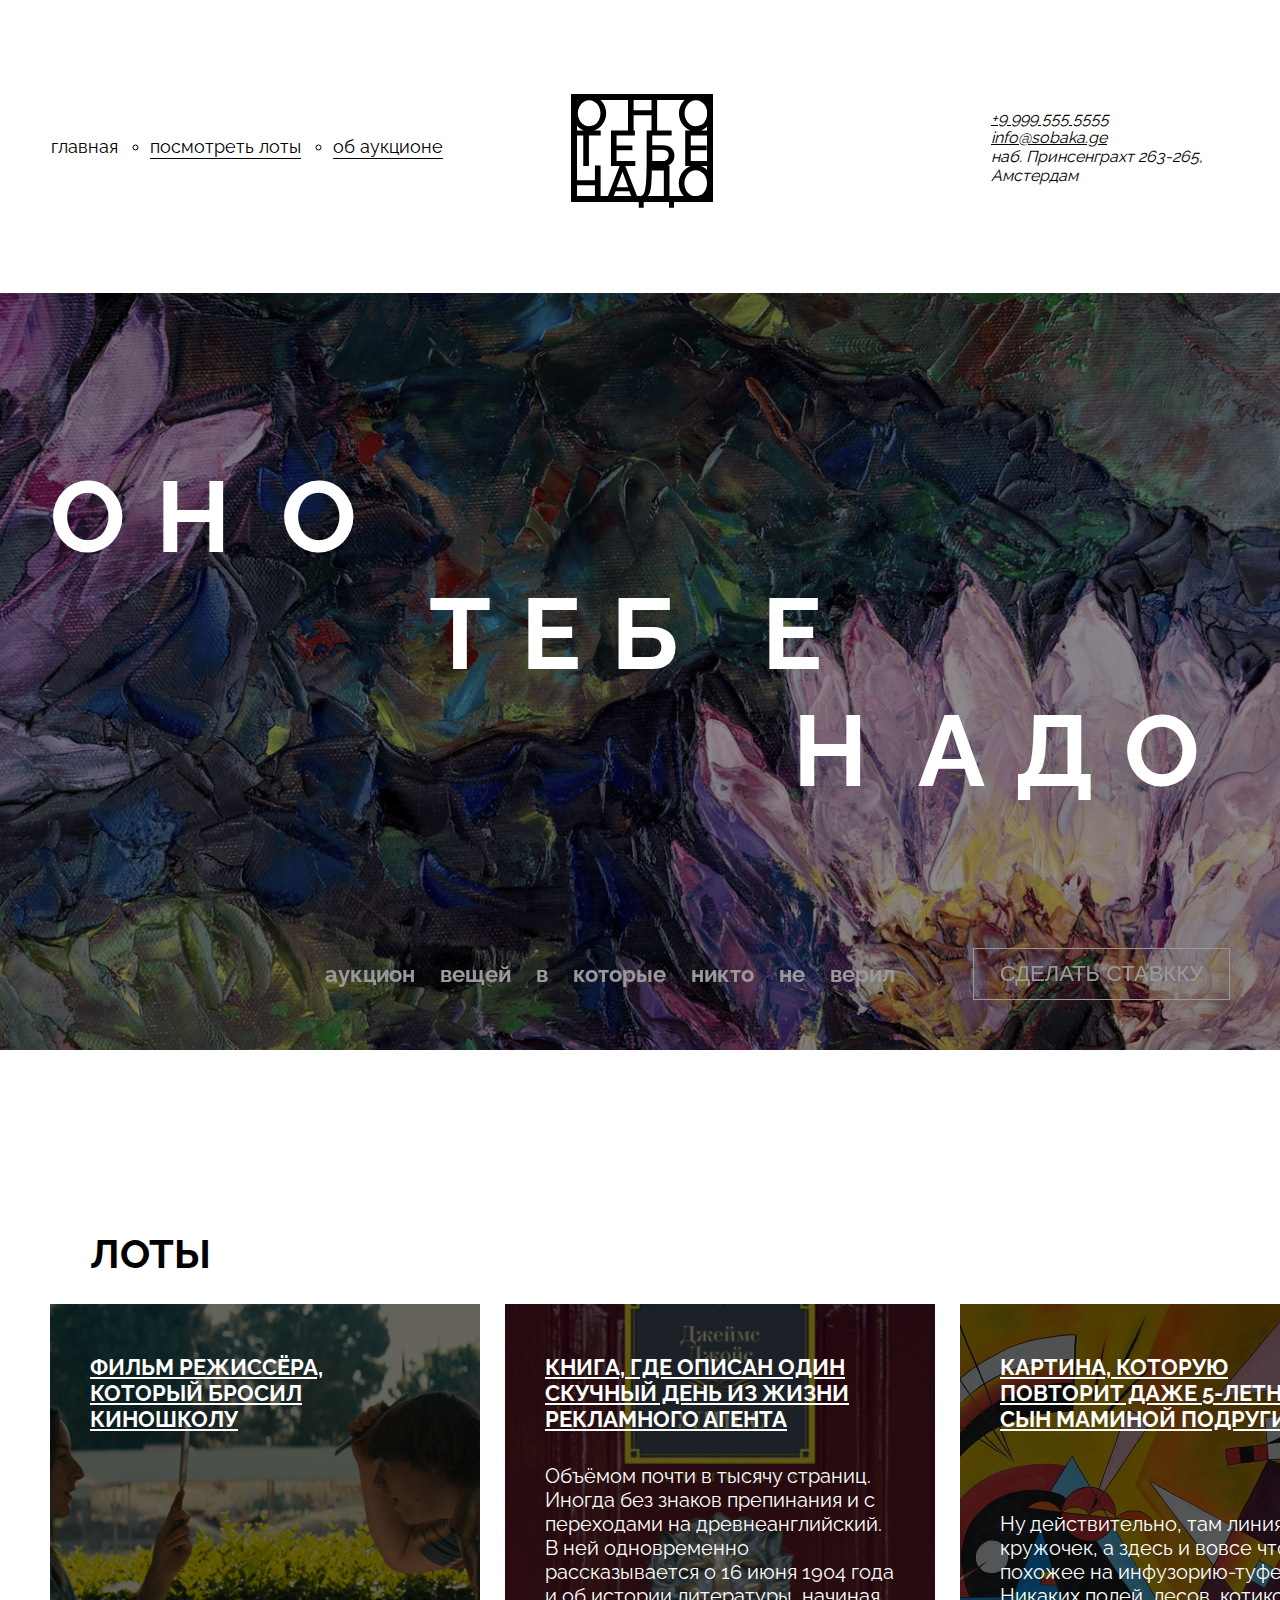
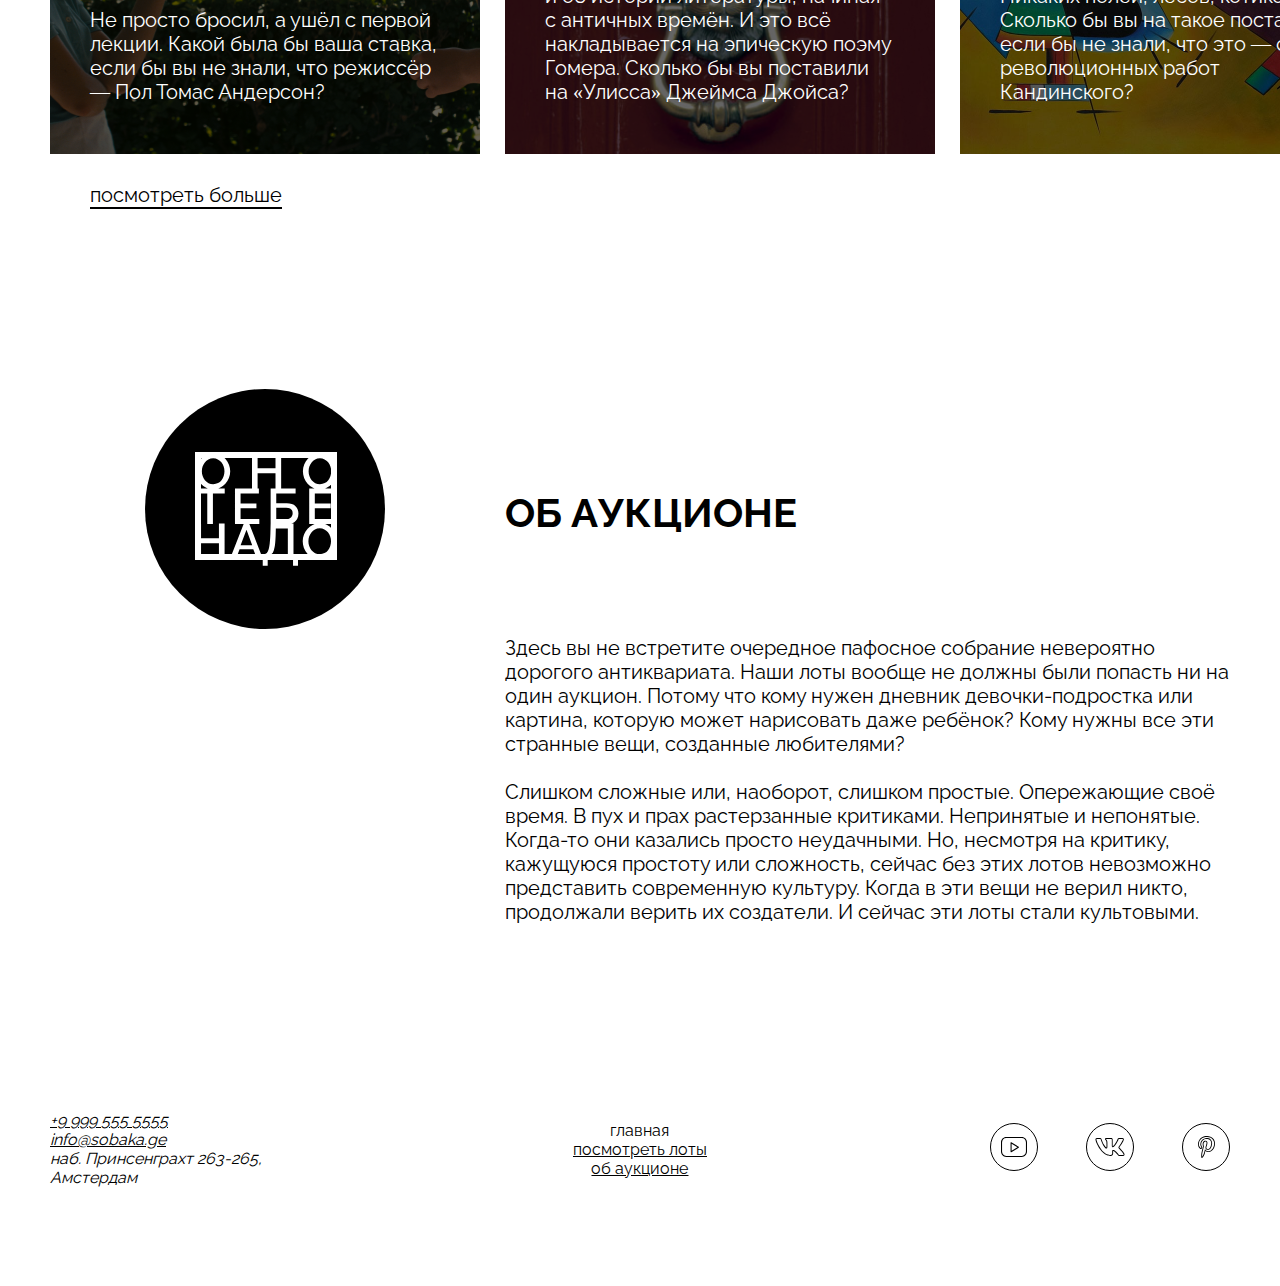
==== index.html @ c6727b5d "Add files via upload" ====
<!DOCTYPE html>
<html lang="ru">

<head>
    <meta charset="UTF-8" />
    <meta http-equiv="X-UA-Compatible" content="IE=edge" />
    <meta name="viewport" content="width=device-width, initial-scale=1.0" />
    <link rel="stylesheet" href="./fonts/fonts.css">
    <link rel="stylesheet" href="./styles/global.css">
    <link rel="stylesheet" href="./styles/style.css">
    <title>Оно тебе надо — аукцион вещей, в которые никто не верил</title>

</head>

<body >
    <header class="header">
        <nav class="navbar">
            <ul>
                <li>
                    <a style="text-decoration: none;" class="nav-item" href="@">главная</a>
                </li>
                <li>
                    <a class="nav-item" href="@">посмотреть лоты</a>
                </li>
                <li>
                    <a class="nav-item" href="@">об аукционе</a>
                </li>
            </ul>
        </nav>
       <!-- <a class="logo"></a> -->
       <a class="logo">
        <img src="./images/logo-black.svg" alt="логотип оно тебе надо">
       </a>
        <address class="address">
            <div>
                <a href="tel:+99995555555">+9 999 555 5555</a>
            </div>
            <div>
                <a href="mailto:mail@example.com">info@sobaka.ge</a>
            </div>
            <div>наб. Принсенграхт 263-265,<br>Амстердам</div>
        </address>

    </header>
    <main class="title">
        <h1>
            <span>он</span>
            <span>теб е</span>
            <span>адо</span>
        </h1>
        <div class="intro-wrapper">
            <div class="intro">аукцион вещей в которые никто не верил</div>
            <button type="button" class="bet-btn">СДЕЛАТЬ СТАВККУ</button>
        </div>
    </main>
    <section class="lots">
        <h2 class="lots__title">лоты</h2>
        <div class="images">
            <div class="images__item film">
                <h3>
                    <a href="@" class="cover">фильм режиссёра, который бросил киношколу </a>
                </h3>
                <p class="text">Не просто бросил, а ушёл с первой лекции. Какой была бы ваша ставка, если бы вы не
                    знали,
                    что режиссёр — Пол
                    Томас Андерсон?</p>
            </div>
            <div class="images__item book">
                <h3>
                    <a href="@" class="cover">Книга, где описан один скучный день из жизни рекламного агента</a>
                </h3>
                <p class="text">Объёмом почти в тысячу страниц. Иногда без знаков препинания и с переходами на
                    древнеанглийский.
                    В ней одновременно рассказывается о 16 июня 1904 года и об истории литературы, начиная с античных
                    времён. И
                    это всё накладывается на эпическую поэму Гомера. Сколько бы вы поставили на «Улисса» Джеймса Джойса?
                </p>
            </div>
            <div class="images__item picture">
                <h3>
                    <a href="@" class="cover">Картина, которую повторит даже 5-летний сын маминой подруги</a>
                </h3>
                <p class="text">Ну действительно, там линия, тут кружочек, а здесь и вовсе что-то похожее на
                    инфузорию-туфельку.
                    Никаких полей, лесов, котиков… Сколько бы вы на такое поставили, если бы не знали, что это — одна из
                    революционных работ Кандинского?</p>
            </div>
        </div>
        <a class="images__link" href="@">посмотреть больше</a>
    </section>
    <section class="about">
        <img class="about__img" src="./images/logo-white.svg" alt="лого аукциона в кружке">
        <div class="about__text">
            <h2 class="about__title">Об аукционе</h2>
            <p>Здесь вы не встретите очередное пафосное собрание невероятно дорогого антиквариата. Наши
                лоты вообще не должны были попасть ни на один аукцион. Потому что кому нужен дневник девочки-подростка
                или
                картина, которую может нарисовать даже ребёнок? Кому нужны все эти странные вещи, созданные
                любителями?<br><br>
                Слишком сложные или, наоборот, слишком простые. Опережающие своё время. В пух и прах
                растерзанные критиками. Непринятые и непонятые. Когда-то они казались просто неудачными. Но, несмотря на
                критику, кажущуюся простоту или сложность, сейчас без этих лотов невозможно представить современную
                культуру.
                Когда в эти вещи не верил никто, продолжали верить их создатели. И сейчас эти лоты стали культовыми.</p>
        </div>
    </section>
    <footer class="footer">
        <address class="footer__address">
            <div>
                <a href="tel:+99995555555">+9 999 555 5555</a>
            </div>
            <div>
                <a href="mailto:mail@example.com">info@sobaka.ge</a>
            </div>
            <div>наб. Принсенграхт 263-265,<br>Амстердам</div>
        </address>
        <nav class="footer__navbar">
            <ul>
                <li>
                    <a style="text-decoration: none;" class="nav-item" href="@">главная</a>
                </li>
                <li>
                    <a class="nav-item" href="@">посмотреть лоты</a>
                </li>
                <li>
                    <a class="nav-item" href="@">об аукционе</a>
                </li>
            </ul>
        </nav>
        <div class="socials">
            <a href="@">
                <img class="YT" src="./images/yt.svg" alt="логотип ютуба">
            </a>
            <a href="@">
                <img class="VK" src="./images/vk.svg" alt=" логотип вконтакте">
            </a>
            <a href="@">
                <img class="pinterest" src="./images/pinterest.svg" alt="логотип пинтерест">
            </a>

        </div>

    </footer>
</body>


</html>
---- fonts/fonts.css ----
@font-face {
  font-family: "Raleway";
  src:
    url(./Raleway-Regular.woff2) format('woff2'),
    url(./Raleway-Regular.woff) format('woff');
  font-weight: normal;
  font-display: swap;
}

@font-face {
  font-family: "Raleway";
  src:
    url(./Raleway-Bold.woff2) format('woff2'),
    url(./Raleway-Bold.woff) format('woff');
  font-weight: bold;
  font-display: swap;
}
---- styles/global.css ----
*,
*::before,
*::after {
  box-sizing: border-box;
}

body {
  min-width: 1100px;
  margin: 0;
  font-family: Raleway, sans-serif;
}

h1,
h2,
h3,
h4,
h5,
h6,
p,
ul,
ol,
li,
blockquote {
  margin: 0;
  padding: 0;
}

a {
  color: inherit;
}

img {
  width: 100%;
}
---- styles/style.css ----
* {
    margin: 0px;
    padding: 0px;
}



.body {
    box-sizing: border-box;
}


h2 {
    font-size: 40px;
    line-height: 47px;

}


.header {
    width: 100%;
    margin-top: 92px;
    margin-bottom: 92px;
    height: 109px;
    display: grid;
    grid-template-areas:
        "a b c";
    grid-template-columns: repeat(3, 1fr);
    padding-left: 51px;
    padding-right: 49px;
    align-items: center;
}


.logo {
    /* background: url(../images/logo-black.svg); */
    width: 148px;
    height: 105px;
    background-repeat: no-repeat;
    grid-area: "b";
    margin: 0 auto;
}

.navbar {
    grid-area: "a";
}


.navbar ul {
    font-family: "Raleway";
  font-weight: normal;
    display: flex;
    gap: 32px;
}



.navbar ul li {
    list-style: circle;
}

.navbar ul li:first-child {
    list-style: none;

}

.navbar a {
    color: black;
    font-size: 18px;
    line-height: 21px;
    text-underline-offset: 5px;
}

.address {
    display: grid;
    grid-area: "c";
    color: black;
    justify-items: end;

}

.address div {
    text-align: start;
    width: 240px;
}

.title h1 {
    font-size: 100px;
    color: white;
    text-transform: uppercase;
    letter-spacing: 30px;
    display: flex;
    flex-direction: column;
    justify-content: center;
    z-index: 3;

}



.title {
    font-family: "Raleway", sans-serif;
  font-weight: normal;
    position: relative;
    display: flex;
    flex-direction: column;
    background-image: url(../images/cover.jpg);
    filter: grayscale(50%);
    background-repeat: no-repeat;
    height: 757px;
    padding: 165px 50px 50px;
    justify-content: space-between;
    background-size: cover;
    background-position: center;
}


.title::after {
    content: '';
    width: 100%;
    height: 100%;
    position: absolute;
    top: 0;
    left: 0;
    background-color: rgba(0, 0, 0, 0.4);
}

.title span:first-of-type::after {
    content: "о";
    margin-left: 20px;
}

.title span:last-of-type {
    display: flex;
    justify-content: flex-end;

}

.title span:last-of-type::before {
    content: "н";
    margin-right: 20px;
}



.title span:nth-child(even) {
    display: flex;
    justify-content: center;
    padding: 300 110 357 50px;

}


.intro-wrapper {
    display: flex;
    align-items: center;
    gap: 78px;
    justify-content: flex-end;
}

.intro {
    font-family: "Raleway";
  font-weight: bold;
    color: white;
    font-size: 22px;
    word-spacing: 20px;
    display: flex;
    justify-content: center;
    line-height: 28px;

}

.bet-btn {

    cursor: pointer;
    color: white;
    font-size: 22px;
    line-height: 26px;
    width: 257px;
    height: 52px;
    background: transparent;
    border: 1px solid white;

}

.lots {
    width: 100%;
    display: flex;
    flex-direction: column;
    height: 579px;
    margin-top: 180px;
}

.lots__title {
    font-family: "Raleway", sans-serif;
  font-weight: bold;
    font-size: 40px;
    line-height: 47px;
    margin-bottom: 27px;
    margin-left: 90px;
    text-transform: uppercase;
}

.images {
    display: grid;
    grid-template-columns: repeat (3, 1fr);
    grid-template-areas: "a b c";
    gap: 25px;
    padding: 0px 50px;
}

.images__item {

    position: relative;
    display: flex;
    height: 450px;
    background-repeat: no-repeat;
    background-size: contain;
    padding: 50px 40px;
    justify-content: space-between;
    flex-direction: column;


}

.images__item::after {
    content: '';
    width: 100%;
    height: 100%;
    position: absolute;
    top: 0;
    left: 0;
    background-color: rgba(0, 0, 0, 0.6);

}

.film {
    background-size: cover;
    grid-area: "a";
    background-image: url(../images/card-lot-01.jpg);
}


.book {
    background-size: cover;
    grid-area: "b";
    background-image: url(../images/card-lot-02.jpg);

}

.picture {
    background-size: cover;
    grid-area: "c";
    background-image: url(../images/card-lot-03.jpg);

}


.cover {
    font-family: "Raleway";
  font-weight: bold;
    color: white;
    text-transform: uppercase;
    text-decoration: underline;
    font-size: 22px;
    line-height: 26px;
    position: relative;
    z-index: 10;


}

h3 {
    font-size: 22px;
    width: 350px;
}

.text {
    font-family: "Raleway";
  font-weight: normal;
    font-size: 20px;
    color: white;
    display: flex;
    line-height: 24px;
    z-index: 10;


}

.images__link {
    font-size: 20px;
    text-underline-offset: 5px;
    line-height: 23px;
    padding: 30px 90px;
}

.about {
    width: 100%;
    display: flex;
    margin: 180px 0px;
    gap: 120px;
    padding: 0px 50px;
}

.about__img {
    width: 240px;
    height: 240px;
    margin-left: 95px;
}

.about__title {
    text-transform: uppercase;
    font-family: "Raleway";
  font-weight: bold;
    font-size: 40px;
    line-height: 47px;
    margin: 100px 0px;
}

.about__text {
    font-family: "Raleway";
  font-weight: normal;
    font-size: 20px;
    line-height: 24px;
    width: 885px;
}

.footer {
    height: 90px;
    display: grid;
    grid-template-areas:
        "a b c";
    grid-template-columns: repeat(3, 1fr);
    align-items: center;
    margin-bottom: 92px;
    padding: 0px 50px;
}

.footer__adress {
    display: flex;
    grid-area: "a";

}

.footer__navbar ul {
    font-family: "Raleway";
  font-weight: normal;
    display: flex;
    grid-area: "b";
    justify-content: center;
    align-items: center;
    flex-direction: column;
    list-style: none;
}

.socials {
    color: black;
    display: flex;
    flex-direction: row;
    gap: 48px;
    justify-content: end;
}

.YT {
    color: black;
    display: flex;
    width: 48px;
    height: 48px;
    justify-content: space-between;
}

.VK {
    width: 48px;
    height: 48px;
}

.pinterest {
    width: 48px;
    height: 48px;
}
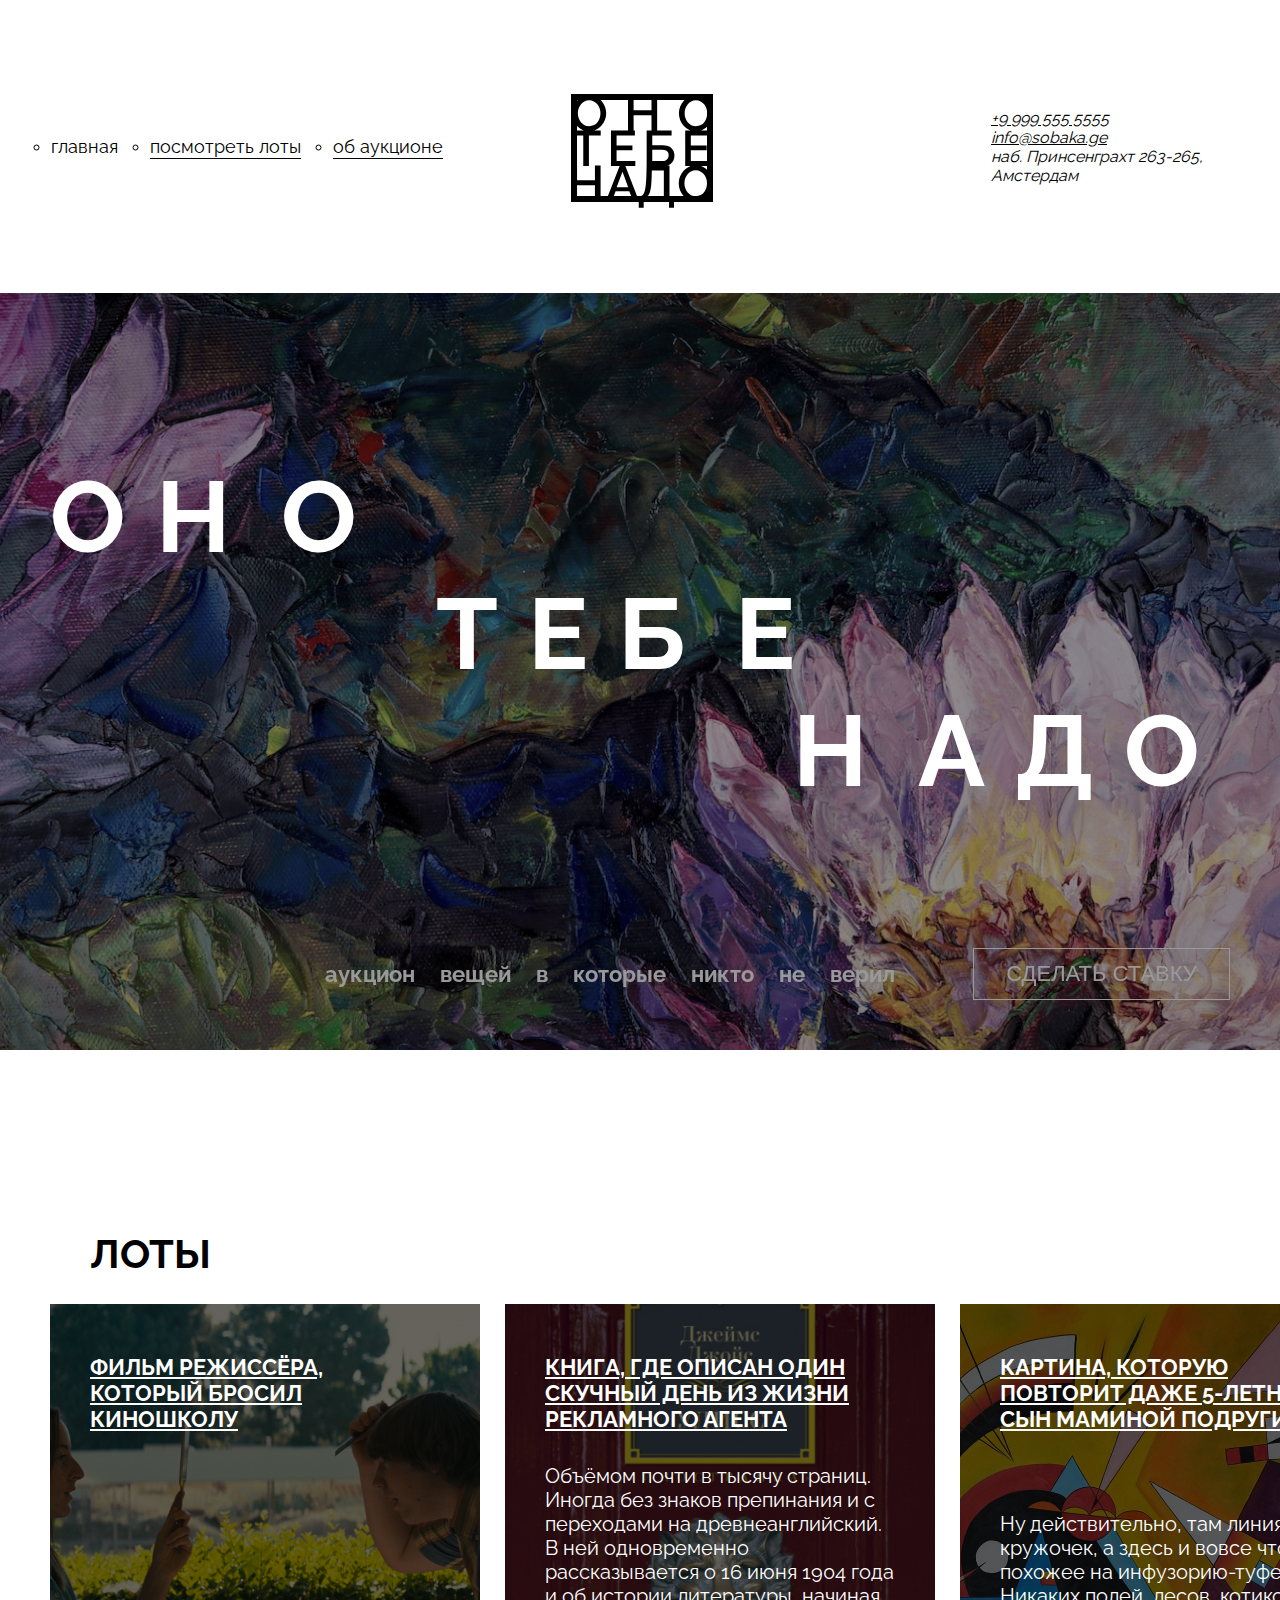
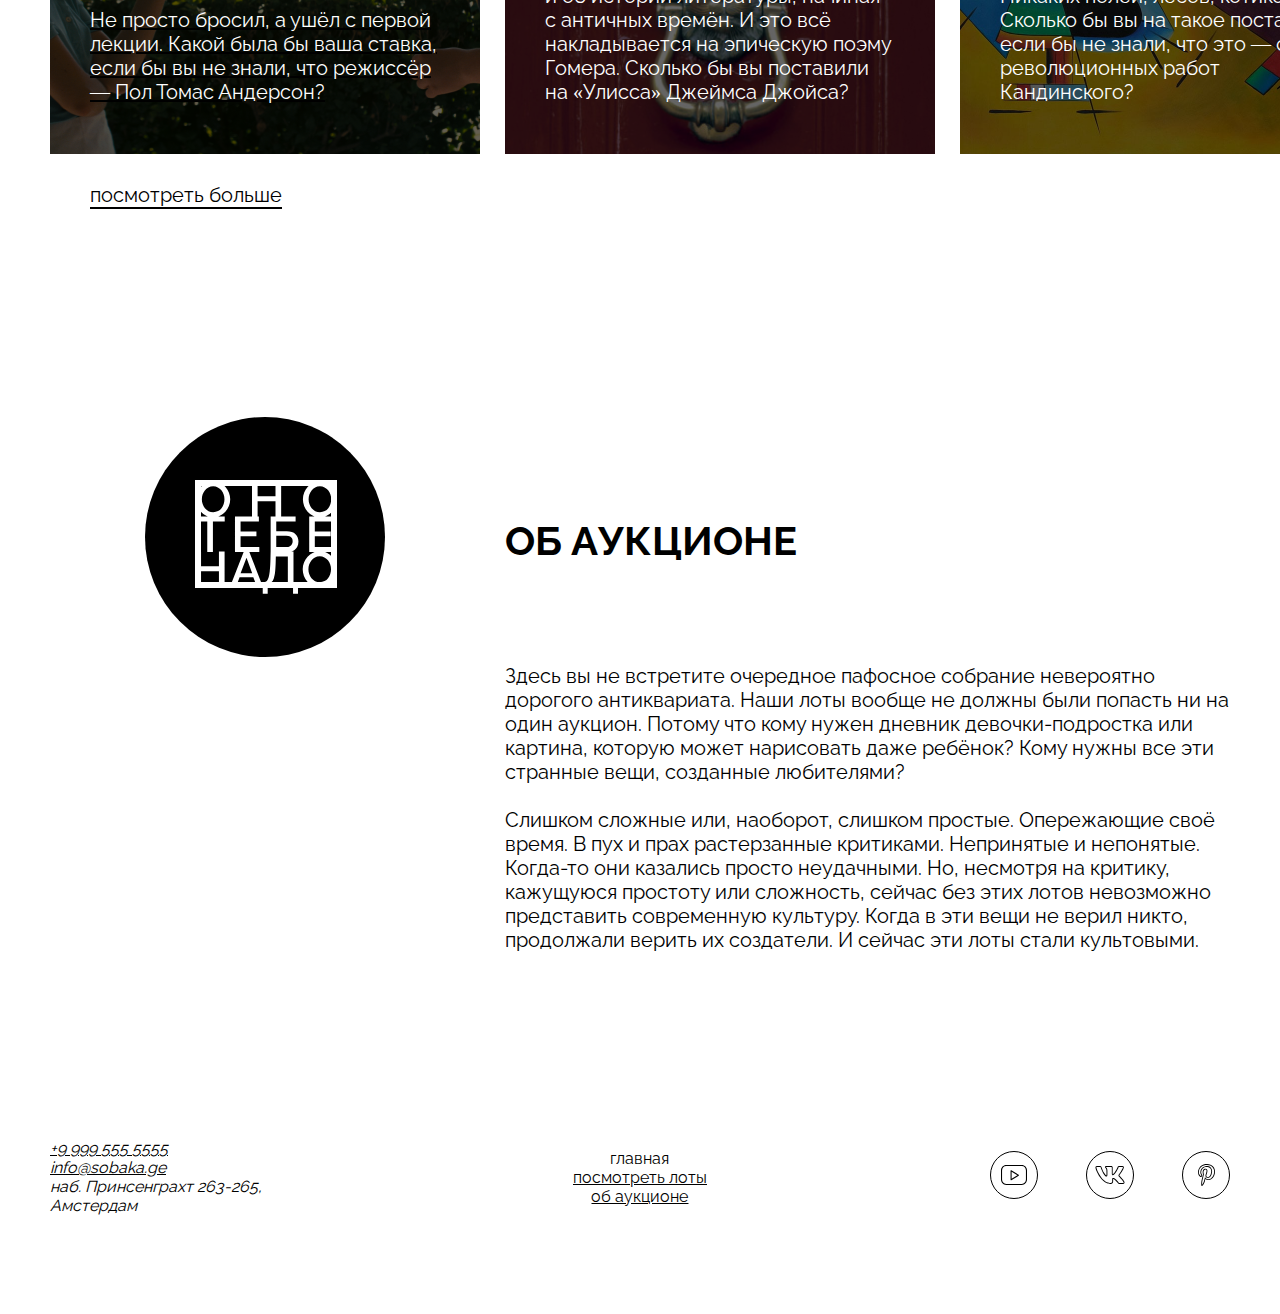
==== commit 876d5720: "Add files via upload" ====
--- a/index.html
+++ b/index.html
@@ -12,12 +12,12 @@
 
 </head>
 
-<body >
+<body>
     <header class="header">
         <nav class="navbar">
             <ul>
                 <li>
-                    <a style="text-decoration: none;" class="nav-item" href="@">главная</a>
+                    <a class="nav-item" href="@">главная</a>
                 </li>
                 <li>
                     <a class="nav-item" href="@">посмотреть лоты</a>
@@ -27,97 +27,103 @@
                 </li>
             </ul>
         </nav>
-       <!-- <a class="logo"></a> -->
-       <a class="logo">
-        <img src="./images/logo-black.svg" alt="логотип оно тебе надо">
-       </a>
+        <a class="logo">
+            <img src="./images/logo-black.svg" alt="логотип оно тебе надо">
+        </a>
         <address class="address">
-            <div>
-                <a href="tel:+99995555555">+9 999 555 5555</a>
+
+            <a href="tel:+99995555555">+9 999 555 5555</a>
+
+
+            <a href="mailto:mail@example.com">info@sobaka.ge</a>
+
+            <p>наб. Принсенграхт 263-265, Амстердам</p>
+        </address>
+    </header>
+    <main>
+        <section class="title">
+            <h1>
+                <p>о<span class="letter-spacing-extended">но</span></p>
+                <p>те<span class="letter-spacing-extended">бе</span></p>
+                <p><span class="letter-spacing-extended">н<span class="no-letter-spacing">а</span></span>до</p>
+            </h1>
+            <div class="intro-wrapper">
+                <div class="intro">аукцион вещей в которые никто не верил</div>
+                <button type="button" class="bet-btn">сделать ставку</button>
             </div>
-            <div>
-                <a href="mailto:mail@example.com">info@sobaka.ge</a>
+        </section>
+        <section class="lots">
+            <h2 class="lots__title">лоты</h2>
+            <div class="images">
+                <a href="0" class="images__item film">
+                    <h3 class="cover">
+                        фильм режиссёра, который бросил киношколу
+                    </h3>
+                    <p class="text">Не просто бросил, а ушёл с первой лекции. Какой была бы ваша ставка, если бы вы не
+                        знали,
+                        что режиссёр — Пол
+                        Томас Андерсон?</p>
+                </a>
+                <div href="0" class="images__item book">
+                    <h3 class="cover">
+                        Книга, где описан один скучный день из жизни рекламного агента
+                    </h3>
+                    <p class="text">Объёмом почти в тысячу страниц. Иногда без знаков препинания и с переходами на
+                        древнеанглийский.
+                        В ней одновременно рассказывается о 16 июня 1904 года и об истории литературы, начиная с
+                        античных
+                        времён. И
+                        это всё накладывается на эпическую поэму Гомера. Сколько бы вы поставили на «Улисса» Джеймса
+                        Джойса?
+                    </p>
+                </div>
+                <div href="0" class="images__item picture">
+                    <h3 class="cover">
+                        Картина, которую повторит даже 5-летний сын маминой подруги
+                    </h3>
+                    <p class="text">Ну действительно, там линия, тут кружочек, а здесь и вовсе что-то похожее на
+                        инфузорию-туфельку.
+                        Никаких полей, лесов, котиков… Сколько бы вы на такое поставили, если бы не знали, что это —
+                        одна из
+                        революционных работ Кандинского?</p>
+                </div>
             </div>
-            <div>наб. Принсенграхт 263-265,<br>Амстердам</div>
-        </address>
-
-    </header>
-    <main class="title">
-        <h1>
-            <span>он</span>
-            <span>теб е</span>
-            <span>адо</span>
-        </h1>
-        <div class="intro-wrapper">
-            <div class="intro">аукцион вещей в которые никто не верил</div>
-            <button type="button" class="bet-btn">СДЕЛАТЬ СТАВККУ</button>
-        </div>
-    </main>
-    <section class="lots">
-        <h2 class="lots__title">лоты</h2>
-        <div class="images">
-            <div class="images__item film">
-                <h3>
-                    <a href="@" class="cover">фильм режиссёра, который бросил киношколу </a>
-                </h3>
-                <p class="text">Не просто бросил, а ушёл с первой лекции. Какой была бы ваша ставка, если бы вы не
-                    знали,
-                    что режиссёр — Пол
-                    Томас Андерсон?</p>
-            </div>
-            <div class="images__item book">
-                <h3>
-                    <a href="@" class="cover">Книга, где описан один скучный день из жизни рекламного агента</a>
-                </h3>
-                <p class="text">Объёмом почти в тысячу страниц. Иногда без знаков препинания и с переходами на
-                    древнеанглийский.
-                    В ней одновременно рассказывается о 16 июня 1904 года и об истории литературы, начиная с античных
-                    времён. И
-                    это всё накладывается на эпическую поэму Гомера. Сколько бы вы поставили на «Улисса» Джеймса Джойса?
+            <a class="images__link" href="@">посмотреть больше</a>
+        </section>
+        <section class="about">
+            <img class="about__img" src="./images/logo-white.svg" alt="лого аукциона в кружке">
+            <div class="about__text">
+                <h2 class="about__title">Об аукционе</h2>
+                <p>Здесь вы не встретите очередное пафосное собрание невероятно дорогого антиквариата. Наши
+                    лоты вообще не должны были попасть ни на один аукцион. Потому что кому нужен дневник
+                    девочки-подростка
+                    или
+                    картина, которую может нарисовать даже ребёнок? Кому нужны все эти странные вещи, созданные
+                    любителями?<br><br>
+                    Слишком сложные или, наоборот, слишком простые. Опережающие своё время. В пух и прах
+                    растерзанные критиками. Непринятые и непонятые. Когда-то они казались просто неудачными. Но,
+                    несмотря на
+                    критику, кажущуюся простоту или сложность, сейчас без этих лотов невозможно представить современную
+                    культуру.
+                    Когда в эти вещи не верил никто, продолжали верить их создатели. И сейчас эти лоты стали культовыми.
                 </p>
             </div>
-            <div class="images__item picture">
-                <h3>
-                    <a href="@" class="cover">Картина, которую повторит даже 5-летний сын маминой подруги</a>
-                </h3>
-                <p class="text">Ну действительно, там линия, тут кружочек, а здесь и вовсе что-то похожее на
-                    инфузорию-туфельку.
-                    Никаких полей, лесов, котиков… Сколько бы вы на такое поставили, если бы не знали, что это — одна из
-                    революционных работ Кандинского?</p>
-            </div>
-        </div>
-        <a class="images__link" href="@">посмотреть больше</a>
-    </section>
-    <section class="about">
-        <img class="about__img" src="./images/logo-white.svg" alt="лого аукциона в кружке">
-        <div class="about__text">
-            <h2 class="about__title">Об аукционе</h2>
-            <p>Здесь вы не встретите очередное пафосное собрание невероятно дорогого антиквариата. Наши
-                лоты вообще не должны были попасть ни на один аукцион. Потому что кому нужен дневник девочки-подростка
-                или
-                картина, которую может нарисовать даже ребёнок? Кому нужны все эти странные вещи, созданные
-                любителями?<br><br>
-                Слишком сложные или, наоборот, слишком простые. Опережающие своё время. В пух и прах
-                растерзанные критиками. Непринятые и непонятые. Когда-то они казались просто неудачными. Но, несмотря на
-                критику, кажущуюся простоту или сложность, сейчас без этих лотов невозможно представить современную
-                культуру.
-                Когда в эти вещи не верил никто, продолжали верить их создатели. И сейчас эти лоты стали культовыми.</p>
-        </div>
-    </section>
+        </section>
+    </main>
     <footer class="footer">
-        <address class="footer__address">
-            <div>
+        <address class="address">
+            
                 <a href="tel:+99995555555">+9 999 555 5555</a>
-            </div>
-            <div>
+            
+            
                 <a href="mailto:mail@example.com">info@sobaka.ge</a>
-            </div>
-            <div>наб. Принсенграхт 263-265,<br>Амстердам</div>
+            
+            <p>наб. Принсенграхт 263-265, Амстердам</p>
         </address>
         <nav class="footer__navbar">
             <ul>
                 <li>
-                    <a style="text-decoration: none;" class="nav-item" href="@">главная</a>
+                    <a style="text-decoration: none; list-style: none;" class="nav-item" href="@">главная</a>
                 </li>
                 <li>
                     <a class="nav-item" href="@">посмотреть лоты</a>
@@ -127,18 +133,24 @@
                 </li>
             </ul>
         </nav>
-        <div class="socials">
-            <a href="@">
-                <img class="YT" src="./images/yt.svg" alt="логотип ютуба">
-            </a>
-            <a href="@">
-                <img class="VK" src="./images/vk.svg" alt=" логотип вконтакте">
-            </a>
-            <a href="@">
-                <img class="pinterest" src="./images/pinterest.svg" alt="логотип пинтерест">
-            </a>
+        <ul class="socials">
+            <li>
+                <a href="#0">
+                    <img class="socials__img" src="./images/yt.svg" alt="логотип ютуба">
+                </a>
+            </li>
+            <li>
+                <a href="#0">
+                    <img class="socials__img" src="./images/vk.svg" alt="логотип вконтакте">
+                </a>
+            </li>
+            <li>
+                <a href="#0">
+                    <img class="socials__img" src="./images/pinterest.svg" alt="логотип пинтерест">
+                </a>
+            </li>
 
-        </div>
+        </ul>
 
     </footer>
 </body>
--- a/styles/style.css
+++ b/styles/style.css
@@ -3,14 +3,7 @@
     padding: 0px;
 }
 
-
-
-.body {
-    box-sizing: border-box;
-}
-
-
-h2 {
+.about__title {
     font-size: 40px;
     line-height: 47px;
 
@@ -21,7 +14,7 @@
     width: 100%;
     margin-top: 92px;
     margin-bottom: 92px;
-    height: 109px;
+    min-height: 109px;
     display: grid;
     grid-template-areas:
         "a b c";
@@ -33,7 +26,7 @@
 
 
 .logo {
-    /* background: url(../images/logo-black.svg); */
+
     width: 148px;
     height: 105px;
     background-repeat: no-repeat;
@@ -48,40 +41,43 @@
 
 .navbar ul {
     font-family: "Raleway";
-  font-weight: normal;
+    font-weight: normal;
     display: flex;
     gap: 32px;
 }
 
-
-
+.navbar ul li:first-child a {
+    text-decoration: none;
+}
 .navbar ul li {
     list-style: circle;
 }
 
-.navbar ul li:first-child {
-    list-style: none;
-
-}
 
 .navbar a {
     color: black;
     font-size: 18px;
     line-height: 21px;
     text-underline-offset: 5px;
+    max-width: 100px;
+
 }
 
 .address {
-    display: grid;
-    grid-area: "c";
+    display: flex;
+    flex-direction: column;
     color: black;
+    max-width: 240px;
     justify-items: end;
-
+}
+
+.header .address {
+    margin-left:auto;
 }
 
 .address div {
     text-align: start;
-    width: 240px;
+max-width: 240px;
 }
 
 .title h1 {
@@ -100,14 +96,14 @@
 
 .title {
     font-family: "Raleway", sans-serif;
-  font-weight: normal;
+    font-weight: normal;
     position: relative;
     display: flex;
     flex-direction: column;
     background-image: url(../images/cover.jpg);
     filter: grayscale(50%);
     background-repeat: no-repeat;
-    height: 757px;
+    min-height: 757px;
     padding: 165px 50px 50px;
     justify-content: space-between;
     background-size: cover;
@@ -118,17 +114,14 @@
 .title::after {
     content: '';
     width: 100%;
-    height: 100%;
+    min-height: 100%;
     position: absolute;
     top: 0;
     left: 0;
     background-color: rgba(0, 0, 0, 0.4);
 }
 
-.title span:first-of-type::after {
-    content: "о";
-    margin-left: 20px;
-}
+
 
 .title span:last-of-type {
     display: flex;
@@ -136,18 +129,34 @@
 
 }
 
-.title span:last-of-type::before {
-    content: "н";
-    margin-right: 20px;
-}
-
-
 
 .title span:nth-child(even) {
     display: flex;
     justify-content: center;
     padding: 300 110 357 50px;
 
+}
+
+.title h1 p {
+    display: flex;
+    justify-content: center;
+}
+
+.title h1 p:first-child{
+    justify-content: start;
+
+}
+
+.title h1 p:last-child {
+    justify-content: end;
+}
+
+.letter-spacing-extended {
+    letter-spacing: 50px;
+}
+
+.no-letter-spacing {
+    letter-spacing: 30px;
 }
 
 
@@ -160,7 +169,7 @@
 
 .intro {
     font-family: "Raleway";
-  font-weight: bold;
+    font-weight: bold;
     color: white;
     font-size: 22px;
     word-spacing: 20px;
@@ -171,7 +180,7 @@
 }
 
 .bet-btn {
-
+    text-transform: uppercase;
     cursor: pointer;
     color: white;
     font-size: 22px;
@@ -187,13 +196,13 @@
     width: 100%;
     display: flex;
     flex-direction: column;
-    height: 579px;
+    min-height: 579px;
     margin-top: 180px;
 }
 
 .lots__title {
     font-family: "Raleway", sans-serif;
-  font-weight: bold;
+    font-weight: bold;
     font-size: 40px;
     line-height: 47px;
     margin-bottom: 27px;
@@ -203,7 +212,7 @@
 
 .images {
     display: grid;
-    grid-template-columns: repeat (3, 1fr);
+    grid-template-columns: repeat(3, 1fr);
     grid-template-areas: "a b c";
     gap: 25px;
     padding: 0px 50px;
@@ -213,7 +222,7 @@
 
     position: relative;
     display: flex;
-    height: 450px;
+    min-height: 450px;
     background-repeat: no-repeat;
     background-size: contain;
     padding: 50px 40px;
@@ -258,26 +267,21 @@
 
 .cover {
     font-family: "Raleway";
-  font-weight: bold;
+    font-weight: bold;
     color: white;
     text-transform: uppercase;
     text-decoration: underline;
-    font-size: 22px;
     line-height: 26px;
     position: relative;
     z-index: 10;
-
-
-}
-
-h3 {
     font-size: 22px;
     width: 350px;
 }
 
+
 .text {
     font-family: "Raleway";
-  font-weight: normal;
+    font-weight: normal;
     font-size: 20px;
     color: white;
     display: flex;
@@ -311,7 +315,7 @@
 .about__title {
     text-transform: uppercase;
     font-family: "Raleway";
-  font-weight: bold;
+    font-weight: bold;
     font-size: 40px;
     line-height: 47px;
     margin: 100px 0px;
@@ -319,14 +323,14 @@
 
 .about__text {
     font-family: "Raleway";
-  font-weight: normal;
+    font-weight: normal;
     font-size: 20px;
     line-height: 24px;
     width: 885px;
 }
 
 .footer {
-    height: 90px;
+    min-height: 90px;
     display: grid;
     grid-template-areas:
         "a b c";
@@ -336,15 +340,14 @@
     padding: 0px 50px;
 }
 
-.footer__adress {
-    display: flex;
-    grid-area: "a";
-
-}
+.footer .address {
+    margin-right:auto;
+    margin-left: 0;
+} 
 
 .footer__navbar ul {
     font-family: "Raleway";
-  font-weight: normal;
+    font-weight: normal;
     display: flex;
     grid-area: "b";
     justify-content: center;
@@ -354,27 +357,16 @@
 }
 
 .socials {
-    color: black;
-    display: flex;
+    gap: 48px;
+    display: flex;
+    list-style: none;
+    margin-left:auto;
     flex-direction: row;
-    gap: 48px;
-    justify-content: end;
-}
-
-.YT {
-    color: black;
-    display: flex;
+}
+
+.socials__img {
     width: 48px;
     height: 48px;
-    justify-content: space-between;
-}
-
-.VK {
-    width: 48px;
-    height: 48px;
-}
-
-.pinterest {
-    width: 48px;
-    height: 48px;
-}+    
+}
+
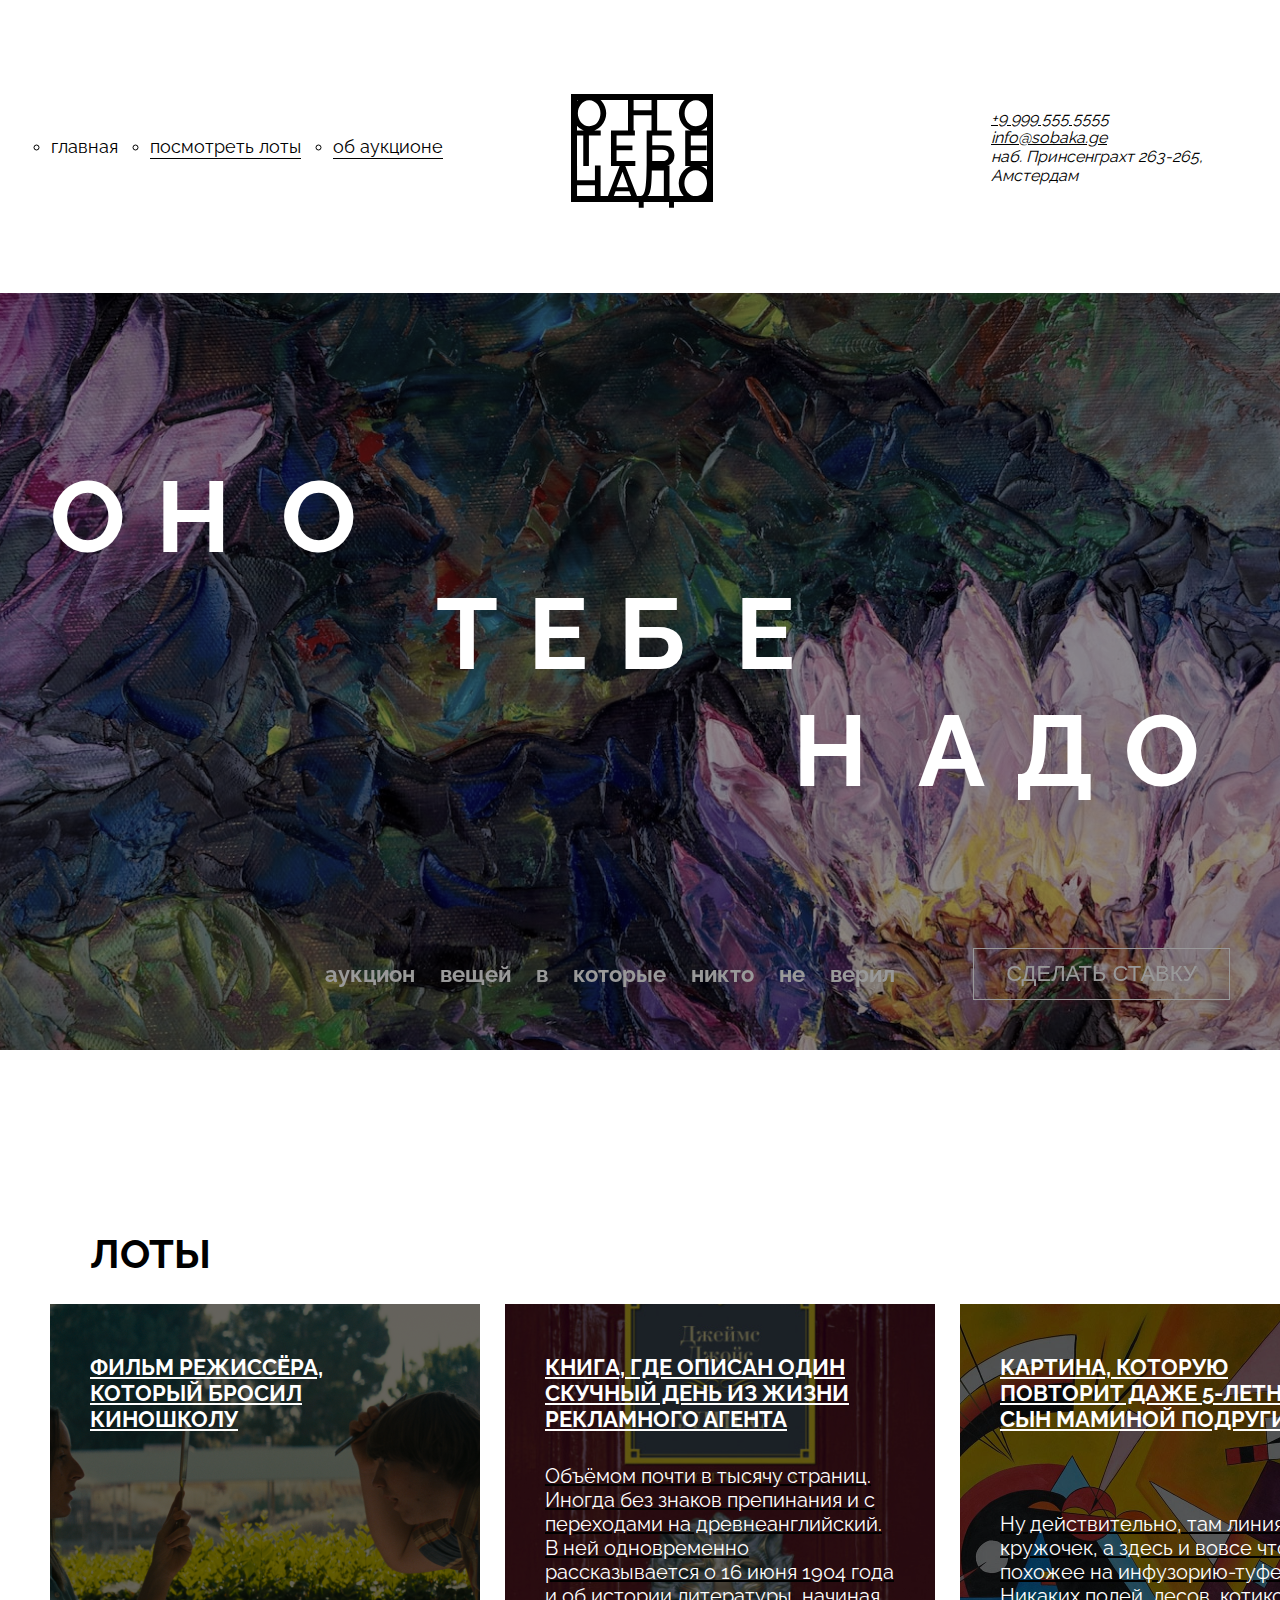
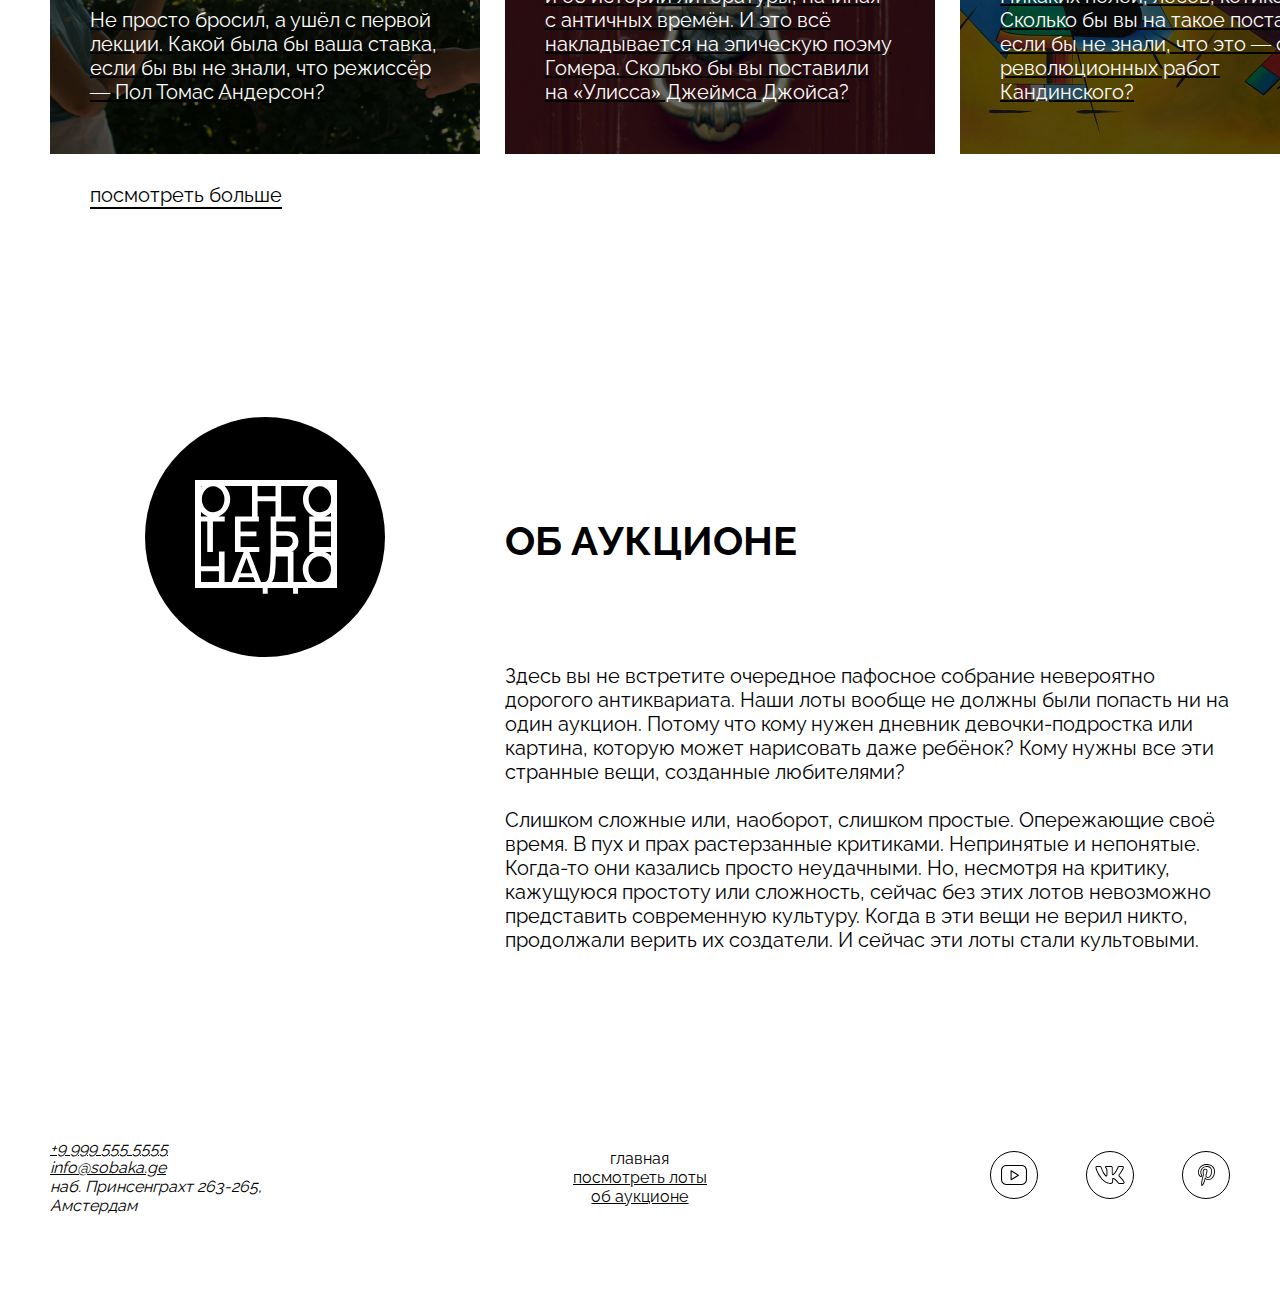
==== commit 188f2030: "Add files via upload" ====
--- a/index.html
+++ b/index.html
@@ -17,13 +17,13 @@
         <nav class="navbar">
             <ul>
                 <li>
-                    <a class="nav-item" href="@">главная</a>
+                    <a class="nav-item" href="#0">главная</a>
                 </li>
                 <li>
-                    <a class="nav-item" href="@">посмотреть лоты</a>
+                    <a class="nav-item" href="#0">посмотреть лоты</a>
                 </li>
                 <li>
-                    <a class="nav-item" href="@">об аукционе</a>
+                    <a class="nav-item" href="#0">об аукционе</a>
                 </li>
             </ul>
         </nav>
@@ -43,9 +43,9 @@
     <main>
         <section class="title">
             <h1>
-                <p>о<span class="letter-spacing-extended">но</span></p>
-                <p>те<span class="letter-spacing-extended">бе</span></p>
-                <p><span class="letter-spacing-extended">н<span class="no-letter-spacing">а</span></span>до</p>
+                <a>о<span class="letter-spacing-extended">но</span></a>
+                <a>те<span class="letter-spacing-extended">бе</span></a>
+                <a><span class="letter-spacing-extended">н<span class="no-letter-spacing">а</span></span>до</a>
             </h1>
             <div class="intro-wrapper">
                 <div class="intro">аукцион вещей в которые никто не верил</div>
@@ -55,7 +55,7 @@
         <section class="lots">
             <h2 class="lots__title">лоты</h2>
             <div class="images">
-                <a href="0" class="images__item film">
+                <a href="#0" class="images__item film">
                     <h3 class="cover">
                         фильм режиссёра, который бросил киношколу
                     </h3>
@@ -64,7 +64,7 @@
                         что режиссёр — Пол
                         Томас Андерсон?</p>
                 </a>
-                <div href="0" class="images__item book">
+                <a href="#0" class="images__item book">
                     <h3 class="cover">
                         Книга, где описан один скучный день из жизни рекламного агента
                     </h3>
@@ -76,8 +76,8 @@
                         это всё накладывается на эпическую поэму Гомера. Сколько бы вы поставили на «Улисса» Джеймса
                         Джойса?
                     </p>
-                </div>
-                <div href="0" class="images__item picture">
+                </a>
+                <a href="#0" class="images__item picture">
                     <h3 class="cover">
                         Картина, которую повторит даже 5-летний сын маминой подруги
                     </h3>
@@ -86,9 +86,9 @@
                         Никаких полей, лесов, котиков… Сколько бы вы на такое поставили, если бы не знали, что это —
                         одна из
                         революционных работ Кандинского?</p>
-                </div>
+                </a>
             </div>
-            <a class="images__link" href="@">посмотреть больше</a>
+            <a class="images__link" href="#0">посмотреть больше</a>
         </section>
         <section class="about">
             <img class="about__img" src="./images/logo-white.svg" alt="лого аукциона в кружке">
@@ -112,24 +112,24 @@
     </main>
     <footer class="footer">
         <address class="address">
-            
-                <a href="tel:+99995555555">+9 999 555 5555</a>
-            
-            
-                <a href="mailto:mail@example.com">info@sobaka.ge</a>
-            
+
+            <a href="tel:+99995555555">+9 999 555 5555</a>
+
+
+            <a href="mailto:mail@example.com">info@sobaka.ge</a>
+
             <p>наб. Принсенграхт 263-265, Амстердам</p>
         </address>
         <nav class="footer__navbar">
             <ul>
                 <li>
-                    <a style="text-decoration: none; list-style: none;" class="nav-item" href="@">главная</a>
+                    <a style="text-decoration: none; list-style: none;" class="nav-item" href="#0">главная</a>
                 </li>
                 <li>
-                    <a class="nav-item" href="@">посмотреть лоты</a>
+                    <a class="nav-item" href="#0">посмотреть лоты</a>
                 </li>
                 <li>
-                    <a class="nav-item" href="@">об аукционе</a>
+                    <a class="nav-item" href="#0">об аукционе</a>
                 </li>
             </ul>
         </nav>
--- a/styles/style.css
+++ b/styles/style.css
@@ -1,12 +1,6 @@
 * {
     margin: 0px;
     padding: 0px;
-}
-
-.about__title {
-    font-size: 40px;
-    line-height: 47px;
-
 }
 
 
@@ -137,17 +131,17 @@
 
 }
 
-.title h1 p {
-    display: flex;
-    justify-content: center;
-}
-
-.title h1 p:first-child{
+.title h1 a {
+    display: flex;
+    justify-content: center;
+}
+
+.title h1 a:first-child {
     justify-content: start;
 
 }
 
-.title h1 p:last-child {
+.title h1 a:last-child {
     justify-content: end;
 }
 
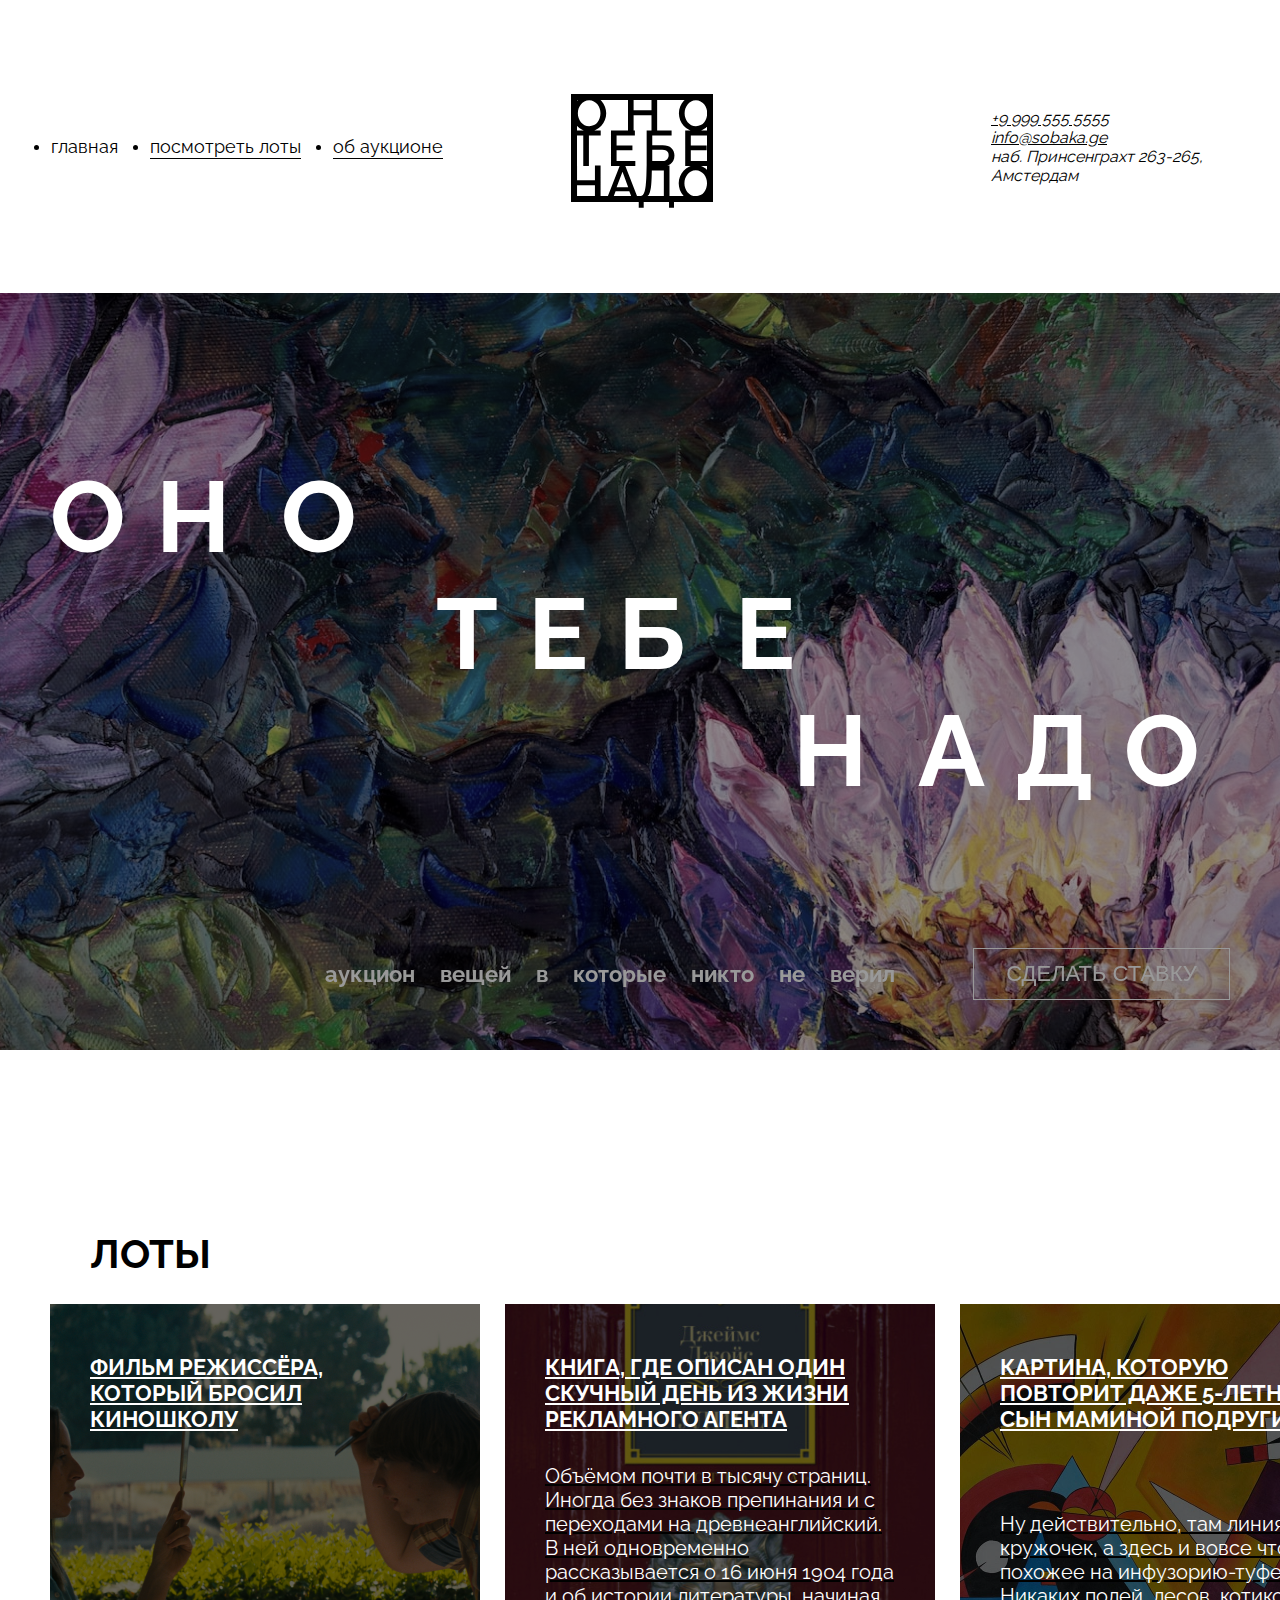
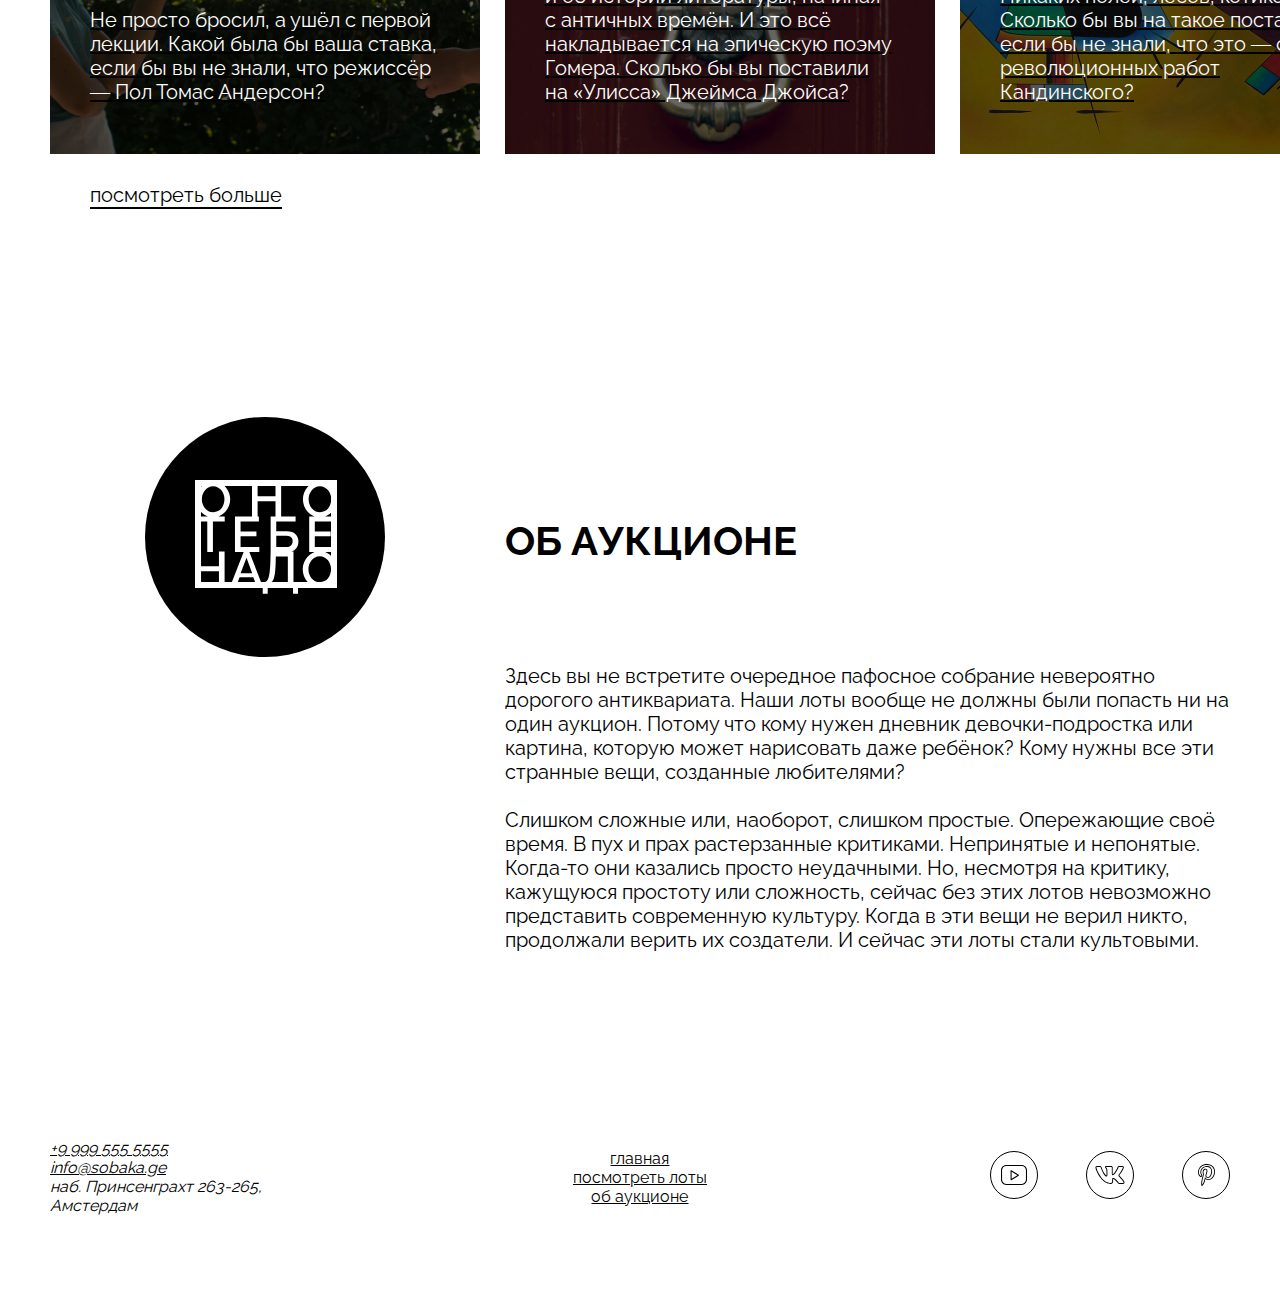
==== commit 1caae4da: "Add files via upload" ====
--- a/index.html
+++ b/index.html
@@ -14,16 +14,16 @@
 
 <body>
     <header class="header">
-        <nav class="navbar">
+        <nav class="header__menu">
             <ul>
                 <li>
-                    <a class="nav-item" href="#0">главная</a>
+                    <a class="header__links-list-item" href="#0">главная</a>
                 </li>
                 <li>
-                    <a class="nav-item" href="#0">посмотреть лоты</a>
+                    <a class="header__links-list-item" href="#0">посмотреть лоты</a>
                 </li>
                 <li>
-                    <a class="nav-item" href="#0">об аукционе</a>
+                    <a class="header__links-list-item" href="#0">об аукционе</a>
                 </li>
             </ul>
         </nav>
@@ -41,34 +41,34 @@
         </address>
     </header>
     <main>
-        <section class="title">
+        <section class="cover__title">
             <h1>
                 <a>о<span class="letter-spacing-extended">но</span></a>
                 <a>те<span class="letter-spacing-extended">бе</span></a>
                 <a><span class="letter-spacing-extended">н<span class="no-letter-spacing">а</span></span>до</a>
             </h1>
-            <div class="intro-wrapper">
-                <div class="intro">аукцион вещей в которые никто не верил</div>
-                <button type="button" class="bet-btn">сделать ставку</button>
+            <div class="cover__description">
+                <div class="cover__description-text">аукцион вещей в которые никто не верил</div>
+                <button type="button" class="bet-button">сделать ставку</button>
             </div>
         </section>
         <section class="lots">
-            <h2 class="lots__title">лоты</h2>
-            <div class="images">
-                <a href="#0" class="images__item film">
-                    <h3 class="cover">
+            <h2 class="lots__heading">лоты</h2>
+            <div class="card">
+                <a href="#0" class="card_type film">
+                    <h3 class="card__title">
                         фильм режиссёра, который бросил киношколу
                     </h3>
-                    <p class="text">Не просто бросил, а ушёл с первой лекции. Какой была бы ваша ставка, если бы вы не
+                    <p class="card__text">Не просто бросил, а ушёл с первой лекции. Какой была бы ваша ставка, если бы вы не
                         знали,
                         что режиссёр — Пол
                         Томас Андерсон?</p>
                 </a>
-                <a href="#0" class="images__item book">
-                    <h3 class="cover">
+                <a href="#0" class="card_type book">
+                    <h3 class="card__title">
                         Книга, где описан один скучный день из жизни рекламного агента
                     </h3>
-                    <p class="text">Объёмом почти в тысячу страниц. Иногда без знаков препинания и с переходами на
+                    <p class="card__text">Объёмом почти в тысячу страниц. Иногда без знаков препинания и с переходами на
                         древнеанглийский.
                         В ней одновременно рассказывается о 16 июня 1904 года и об истории литературы, начиная с
                         античных
@@ -77,11 +77,11 @@
                         Джойса?
                     </p>
                 </a>
-                <a href="#0" class="images__item picture">
-                    <h3 class="cover">
+                <a href="#0" class="card_type picture">
+                    <h3 class="card__title">
                         Картина, которую повторит даже 5-летний сын маминой подруги
                     </h3>
-                    <p class="text">Ну действительно, там линия, тут кружочек, а здесь и вовсе что-то похожее на
+                    <p class="card__text">Ну действительно, там линия, тут кружочек, а здесь и вовсе что-то похожее на
                         инфузорию-туфельку.
                         Никаких полей, лесов, котиков… Сколько бы вы на такое поставили, если бы не знали, что это —
                         одна из
@@ -91,7 +91,7 @@
             <a class="images__link" href="#0">посмотреть больше</a>
         </section>
         <section class="about">
-            <img class="about__img" src="./images/logo-white.svg" alt="лого аукциона в кружке">
+            <img class="about__logo-image" src="./images/logo-white.svg" alt="лого аукциона в кружке">
             <div class="about__text">
                 <h2 class="about__title">Об аукционе</h2>
                 <p>Здесь вы не встретите очередное пафосное собрание невероятно дорогого антиквариата. Наши
@@ -112,41 +112,37 @@
     </main>
     <footer class="footer">
         <address class="address">
-
             <a href="tel:+99995555555">+9 999 555 5555</a>
-
-
             <a href="mailto:mail@example.com">info@sobaka.ge</a>
-
             <p>наб. Принсенграхт 263-265, Амстердам</p>
         </address>
-        <nav class="footer__navbar">
+        <nav class="footer__menu">
             <ul>
                 <li>
-                    <a style="text-decoration: none; list-style: none;" class="nav-item" href="#0">главная</a>
+                    <a class="footer__menu-list-item" href="#0">главная</a>
                 </li>
                 <li>
-                    <a class="nav-item" href="#0">посмотреть лоты</a>
+                    <a class="footer__menu-list-item" href="#0">посмотреть лоты</a>
                 </li>
                 <li>
-                    <a class="nav-item" href="#0">об аукционе</a>
+                    <a class="footer__menu-list-item" href="#0">об аукционе</a>
                 </li>
             </ul>
         </nav>
-        <ul class="socials">
+        <ul class="footer__social-list">
             <li>
                 <a href="#0">
-                    <img class="socials__img" src="./images/yt.svg" alt="логотип ютуба">
+                    <img class="footer__menu-list-item" src="./images/yt.svg" alt="логотип ютуба">
                 </a>
             </li>
             <li>
                 <a href="#0">
-                    <img class="socials__img" src="./images/vk.svg" alt="логотип вконтакте">
+                    <img class="footer__menu-list-item" src="./images/vk.svg" alt="логотип вконтакте">
                 </a>
             </li>
             <li>
                 <a href="#0">
-                    <img class="socials__img" src="./images/pinterest.svg" alt="логотип пинтерест">
+                    <img class="footer__menu-list-item" src="./images/pinterest.svg" alt="логотип пинтерест">
                 </a>
             </li>
 
--- a/styles/style.css
+++ b/styles/style.css
@@ -10,8 +10,6 @@
     margin-bottom: 92px;
     min-height: 109px;
     display: grid;
-    grid-template-areas:
-        "a b c";
     grid-template-columns: repeat(3, 1fr);
     padding-left: 51px;
     padding-right: 49px;
@@ -20,35 +18,29 @@
 
 
 .logo {
-
     width: 148px;
     height: 105px;
     background-repeat: no-repeat;
-    grid-area: "b";
     margin: 0 auto;
 }
 
-.navbar {
-    grid-area: "a";
-}
-
-
-.navbar ul {
+.header__menu ul {
     font-family: "Raleway";
     font-weight: normal;
     display: flex;
     gap: 32px;
 }
 
-.navbar ul li:first-child a {
+.header__menu ul li:first-child a {
     text-decoration: none;
 }
-.navbar ul li {
+
+. ul liheader__menu {
     list-style: circle;
 }
 
 
-.navbar a {
+.header__menu a {
     color: black;
     font-size: 18px;
     line-height: 21px;
@@ -74,7 +66,7 @@
 max-width: 240px;
 }
 
-.title h1 {
+.cover__title h1 {
     font-size: 100px;
     color: white;
     text-transform: uppercase;
@@ -86,9 +78,7 @@
 
 }
 
-
-
-.title {
+.cover__title {
     font-family: "Raleway", sans-serif;
     font-weight: normal;
     position: relative;
@@ -105,7 +95,7 @@
 }
 
 
-.title::after {
+.cover__title::after {
     content: '';
     width: 100%;
     min-height: 100%;
@@ -117,31 +107,31 @@
 
 
 
-.title span:last-of-type {
+.cover__title span:last-of-type {
     display: flex;
     justify-content: flex-end;
 
 }
 
 
-.title span:nth-child(even) {
+.cover__title span:nth-child(even) {
     display: flex;
     justify-content: center;
     padding: 300 110 357 50px;
 
 }
 
-.title h1 a {
-    display: flex;
-    justify-content: center;
-}
-
-.title h1 a:first-child {
+.cover__title h1 a {
+    display: flex;
+    justify-content: center;
+}
+
+.cover__title h1 a:first-child {
     justify-content: start;
 
 }
 
-.title h1 a:last-child {
+.cover__title h1 a:last-child {
     justify-content: end;
 }
 
@@ -154,14 +144,14 @@
 }
 
 
-.intro-wrapper {
+.cover__description {
     display: flex;
     align-items: center;
     gap: 78px;
     justify-content: flex-end;
 }
 
-.intro {
+.cover__description-text {
     font-family: "Raleway";
     font-weight: bold;
     color: white;
@@ -173,7 +163,7 @@
 
 }
 
-.bet-btn {
+.bet-button {
     text-transform: uppercase;
     cursor: pointer;
     color: white;
@@ -194,7 +184,7 @@
     margin-top: 180px;
 }
 
-.lots__title {
+.lots__heading {
     font-family: "Raleway", sans-serif;
     font-weight: bold;
     font-size: 40px;
@@ -204,7 +194,7 @@
     text-transform: uppercase;
 }
 
-.images {
+.card {
     display: grid;
     grid-template-columns: repeat(3, 1fr);
     grid-template-areas: "a b c";
@@ -212,7 +202,7 @@
     padding: 0px 50px;
 }
 
-.images__item {
+.card_type {
 
     position: relative;
     display: flex;
@@ -226,7 +216,7 @@
 
 }
 
-.images__item::after {
+.card_type::after {
     content: '';
     width: 100%;
     height: 100%;
@@ -259,7 +249,7 @@
 }
 
 
-.cover {
+.card__title {
     font-family: "Raleway";
     font-weight: bold;
     color: white;
@@ -273,7 +263,7 @@
 }
 
 
-.text {
+.card__text {
     font-family: "Raleway";
     font-weight: normal;
     font-size: 20px;
@@ -300,7 +290,7 @@
     padding: 0px 50px;
 }
 
-.about__img {
+.about__logo-image {
     width: 240px;
     height: 240px;
     margin-left: 95px;
@@ -324,10 +314,9 @@
 }
 
 .footer {
+    width:100%;
     min-height: 90px;
     display: grid;
-    grid-template-areas:
-        "a b c";
     grid-template-columns: repeat(3, 1fr);
     align-items: center;
     margin-bottom: 92px;
@@ -339,18 +328,17 @@
     margin-left: 0;
 } 
 
-.footer__navbar ul {
-    font-family: "Raleway";
-    font-weight: normal;
-    display: flex;
-    grid-area: "b";
+.footer__menu ul {
+    font-family: "Raleway";
+    font-weight: normal;
+    display: flex;
     justify-content: center;
     align-items: center;
     flex-direction: column;
     list-style: none;
 }
 
-.socials {
+.footer__social-list {
     gap: 48px;
     display: flex;
     list-style: none;
@@ -358,9 +346,8 @@
     flex-direction: row;
 }
 
-.socials__img {
+.footer__menu-list-item {
     width: 48px;
     height: 48px;
-    
-}
-
+}
+
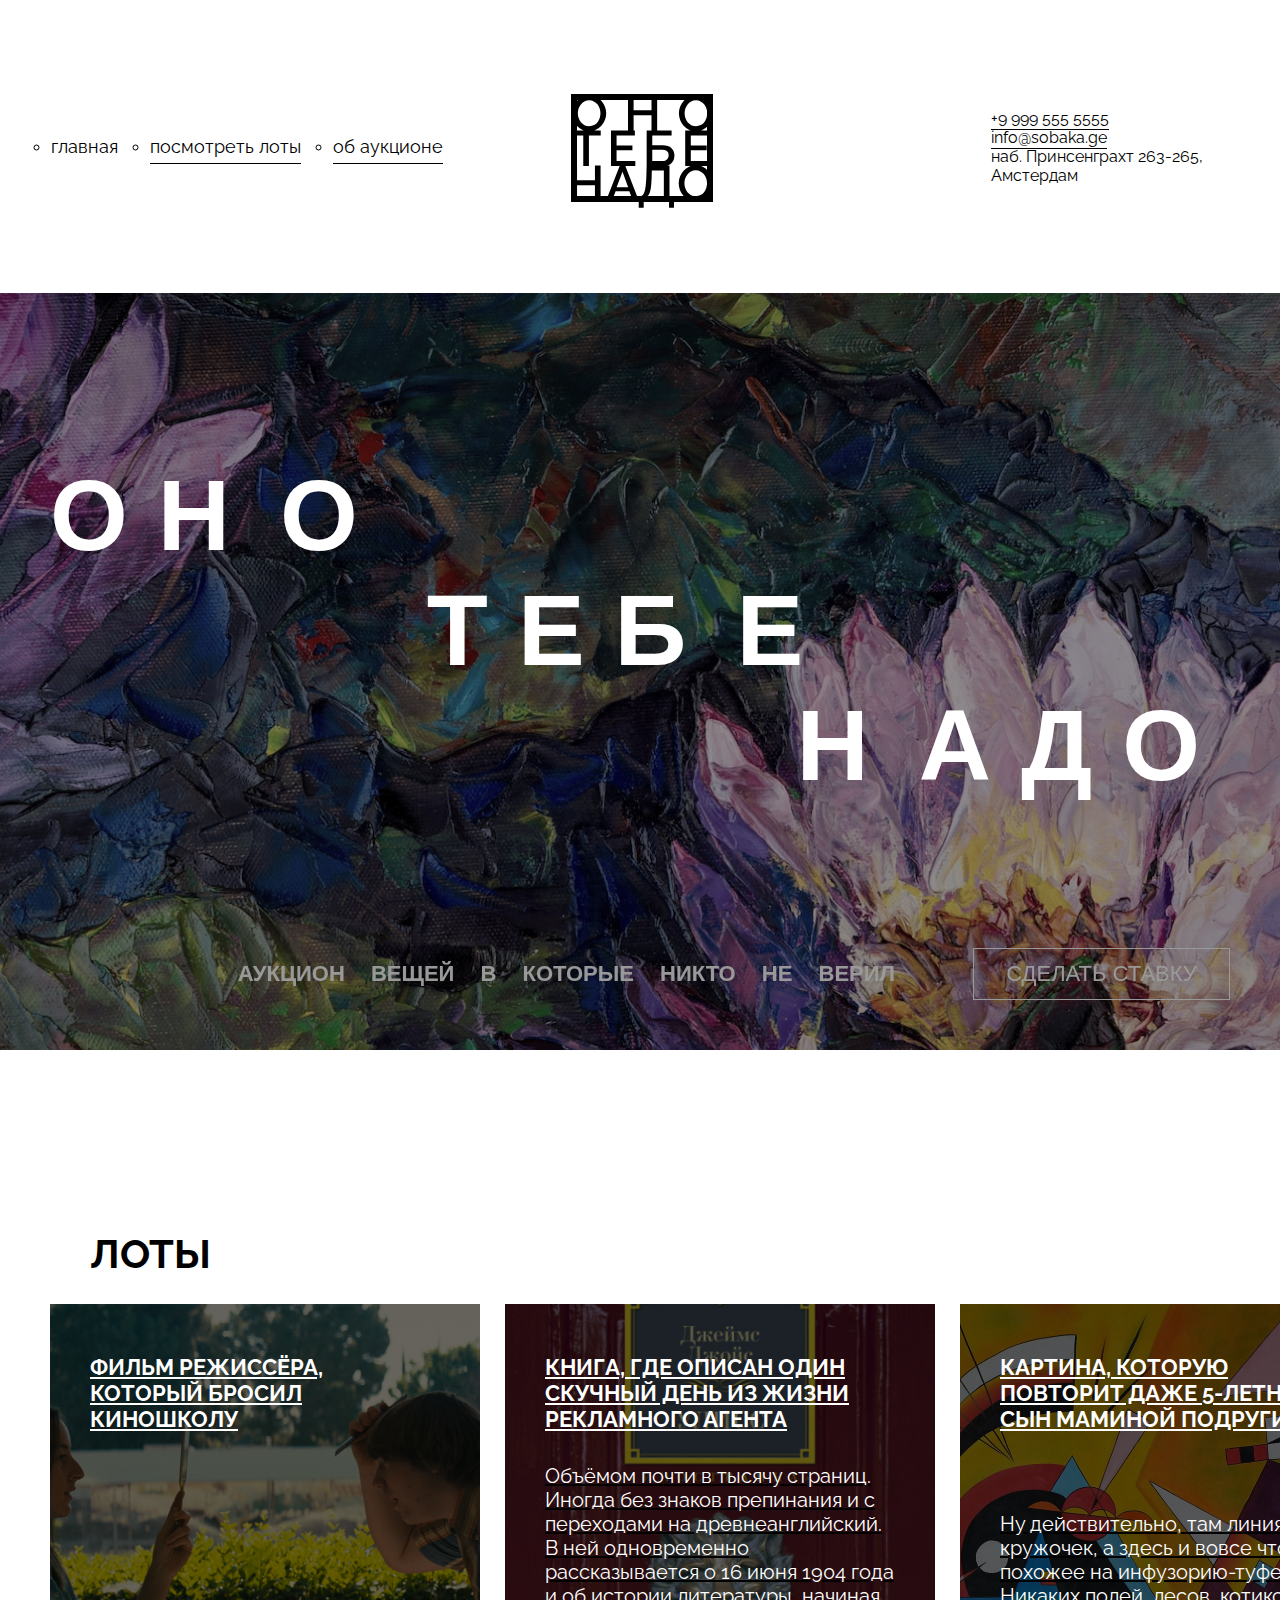
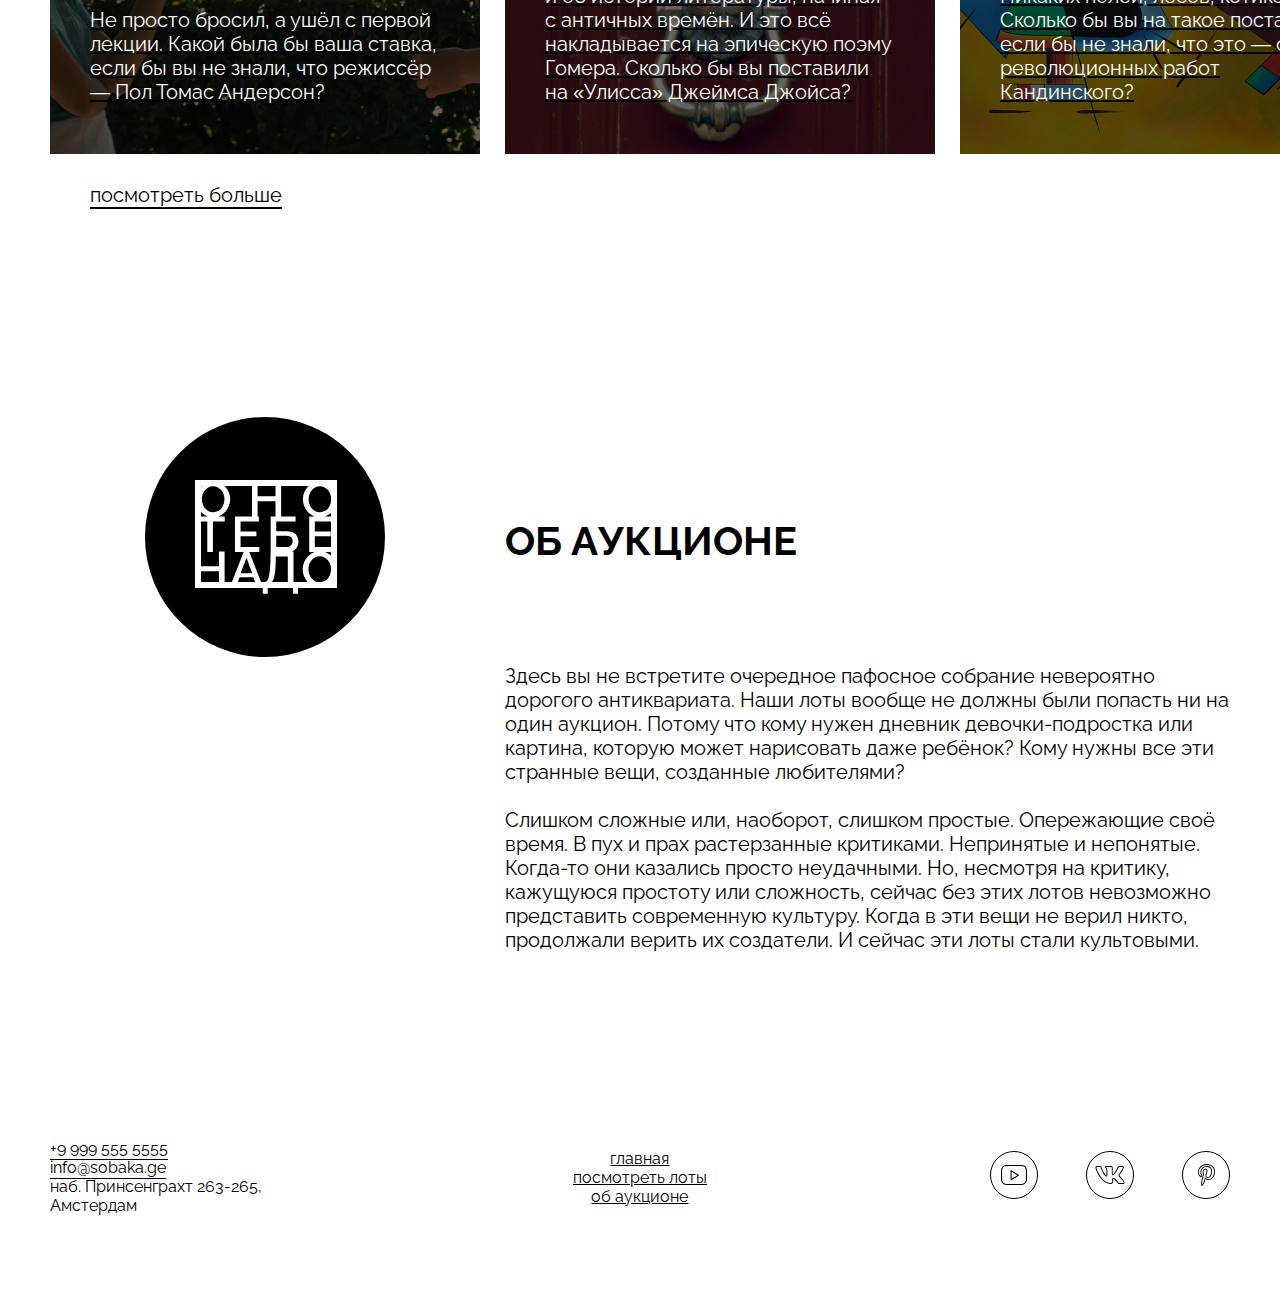
==== commit cd288459: "Add files via upload" ====
--- a/index.html
+++ b/index.html
@@ -31,12 +31,8 @@
             <img src="./images/logo-black.svg" alt="логотип оно тебе надо">
         </a>
         <address class="address">
-
-            <a href="tel:+99995555555">+9 999 555 5555</a>
-
-
-            <a href="mailto:mail@example.com">info@sobaka.ge</a>
-
+            <a href="#0">+9 999 555 5555</a>
+            <a href="#0">info@sobaka.ge</a>
             <p>наб. Принсенграхт 263-265, Амстердам</p>
         </address>
     </header>
--- a/styles/style.css
+++ b/styles/style.css
@@ -25,7 +25,6 @@
 }
 
 .header__menu ul {
-    font-family: "Raleway";
     font-weight: normal;
     display: flex;
     gap: 32px;
@@ -35,7 +34,7 @@
     text-decoration: none;
 }
 
-. ul liheader__menu {
+.header__menu ul li {
     list-style: circle;
 }
 
@@ -44,12 +43,13 @@
     color: black;
     font-size: 18px;
     line-height: 21px;
-    text-underline-offset: 5px;
+    text-underline-offset: 10px;
     max-width: 100px;
 
 }
 
 .address {
+    font-style: normal;
     display: flex;
     flex-direction: column;
     color: black;
@@ -61,9 +61,8 @@
     margin-left:auto;
 }
 
-.address div {
-    text-align: start;
-max-width: 240px;
+.address a {
+    text-underline-offset: 5px;
 }
 
 .cover__title h1 {
@@ -79,7 +78,7 @@
 }
 
 .cover__title {
-    font-family: "Raleway", sans-serif;
+    font-family: sans-serif;
     font-weight: normal;
     position: relative;
     display: flex;
@@ -152,8 +151,8 @@
 }
 
 .cover__description-text {
-    font-family: "Raleway";
     font-weight: bold;
+    text-transform: uppercase;
     color: white;
     font-size: 22px;
     word-spacing: 20px;
@@ -197,13 +196,11 @@
 .card {
     display: grid;
     grid-template-columns: repeat(3, 1fr);
-    grid-template-areas: "a b c";
     gap: 25px;
     padding: 0px 50px;
 }
 
 .card_type {
-
     position: relative;
     display: flex;
     min-height: 450px;
@@ -229,28 +226,24 @@
 
 .film {
     background-size: cover;
-    grid-area: "a";
     background-image: url(../images/card-lot-01.jpg);
 }
 
 
 .book {
     background-size: cover;
-    grid-area: "b";
     background-image: url(../images/card-lot-02.jpg);
 
 }
 
 .picture {
     background-size: cover;
-    grid-area: "c";
     background-image: url(../images/card-lot-03.jpg);
 
 }
 
 
 .card__title {
-    font-family: "Raleway";
     font-weight: bold;
     color: white;
     text-transform: uppercase;
@@ -264,7 +257,7 @@
 
 
 .card__text {
-    font-family: "Raleway";
+    text-decoration: none;
     font-weight: normal;
     font-size: 20px;
     color: white;
@@ -298,7 +291,6 @@
 
 .about__title {
     text-transform: uppercase;
-    font-family: "Raleway";
     font-weight: bold;
     font-size: 40px;
     line-height: 47px;
@@ -306,11 +298,11 @@
 }
 
 .about__text {
-    font-family: "Raleway";
+    width: 100%;
     font-weight: normal;
     font-size: 20px;
     line-height: 24px;
-    width: 885px;
+    max-width: 885px;
 }
 
 .footer {
@@ -329,7 +321,6 @@
 } 
 
 .footer__menu ul {
-    font-family: "Raleway";
     font-weight: normal;
     display: flex;
     justify-content: center;
